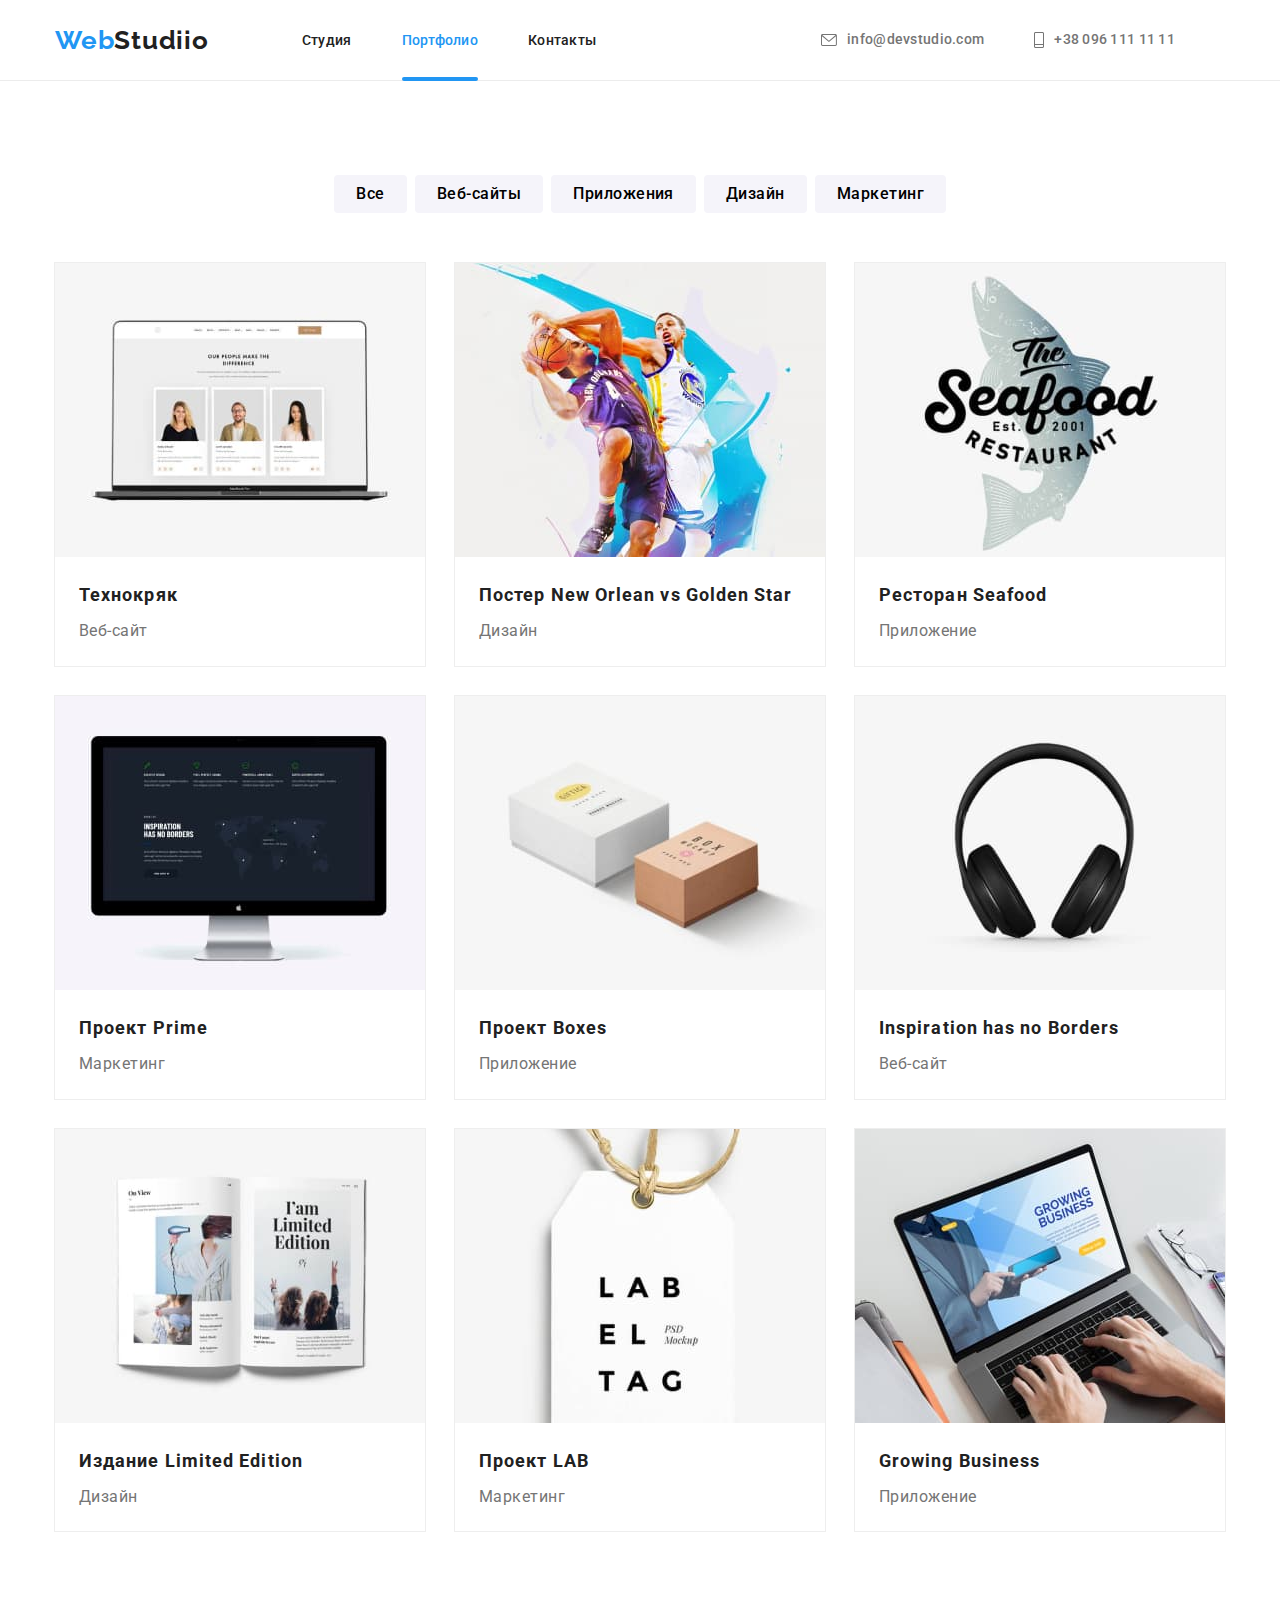
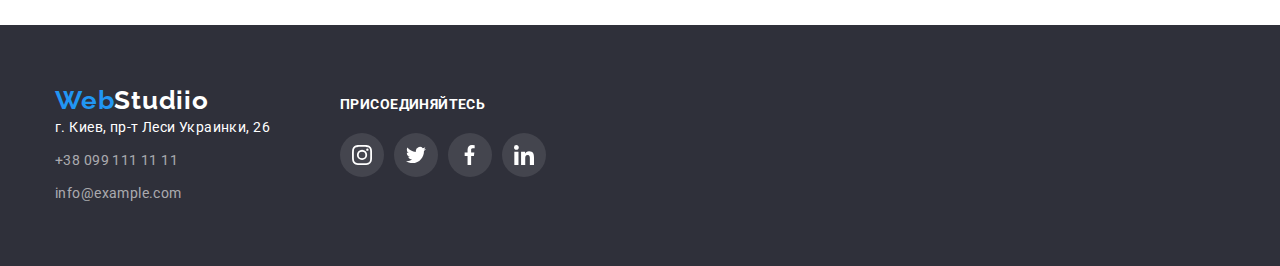
==== portfolio.html @ d9011316 "z" ====
<!DOCTYPE html>
<html lang="en">
<head>
    <meta charset="UTF-8">
    <meta http-equiv="X-UA-Compatible" content="IE=edge">
    <meta name="viewport" content="width=device-width, initial-scale=1.0">    
    <title>Document</title>
    <link rel="preconnect" href="https://fonts.googleapis.com">
    <link rel="preconnect" href="https://fonts.gstatic.com" crossorigin>
    <link href="https://fonts.googleapis.com/css2?family=Raleway:wght@700&family=Roboto:wght@300;400;500;700;900&display=swap" rel="stylesheet">
    <link rel="stylesheet" href="https://cdnjs.cloudflare.com/ajax/libs/modern-normalize/1.1.0/modern-normalize.min.css">
    <link rel="stylesheet" href="./css/styles.css">
</head>
<body>
    <header class="header">
        <div class="conteiner head">
            <nav class="navigator">
                <a href="#" class="navigator__logo">
                    <span class="nav__web">Web</span><span class="nav__studio">Studiio</span>
                </a>
                <ul class="navigator__list">
                    <li class="navigator__item"><a class="navigator__item-link" href="index.html">Студия</a></li>
                    <li class="navigator__item"><a class="navigator__item-link curent" href="./portfolio.html">Портфолио</a></li>
                    <li class="navigator__item"><a class="navigator__item-link last" href="#">Контакты</a></li>
                </ul>
            </nav> 
            <ul class="navigator__contakt-list">
                <li class="navigator__contakt-item">
                    <a href="mailto:info@devstudio.com" class="navigator__contakt-link">
                        <svg width="16px"; height="12px"; class="navigator__contakt-item-envelope">
                            <use href="images/symbol-defs.svg#icon-mail"></use>
                        </svg>info@devstudio.com
                    </a>
                </li>
                <li class="navigator__contakt-item">                  
                    <a href="tel:+38 096 111 11 11" class="navigator__contakt-link">
                        <svg width="10px"; height="16px"; class="navigator__contakt-item-envelope">
                            <use href="images/symbol-defs.svg#icon-phone"></use>
                        </svg>
                        +38 096 111 11 11
                    </a>
                </li>
            </ul> 
        </div>
    </header>
    <main>
        <section class="section">
            <div class="conteiner">
                <h1 class="visually-hidden">Контент</h1>
                <ul class="filter">
                    <li class="filter-item"><button type="button" class="filter__button">Все</button> </li> 
                    <li class="filter-item"><button type="button" class="filter__button">Веб-сайты</button> </li> 
                    <li class="filter-item"><button type="button" class="filter__button">Приложения</button> </li> 
                    <li class="filter-item"><button type="button" class="filter__button">Дизайн</button> </li> 
                    <li class="filter-item"><button type="button" class="filter__button">Маркетинг</button> </li> 
                </ul>
                <ul class="portfolio__cards-list">
                    <li class="portfolio__list-item">                              
                                <a href="#" class="portfolio__list-href">
                                    <div class="portfolio-product">
                                        <img src="images/img.jpg" alt="компьютер" class="portfolio__item-img">
                                        <div class="portfolio-list-hover">
                                            <p class="portfolioi-card-hover-paragraf">
                                                Технокряк это современная площадка распространения коронавируса. Компании используют эту платформу для цифрового шпионажа и атак на защищённые сервера конкурентов.
                                            </p>
                                        </div>  
                                    </div>        
                                    
                                    
                                    <div class="partfolio__list-block">
                                        <h2 class="portfolio__header">Технокряк</h2>
                                        <p class="portfolio__text">Веб-сайт</p>
                                    </div>     
                                </a>
                    </li>
                    <li class="portfolio__list-item">
                        
                            <a href="#" class="portfolio__list-href">
                                <div class="portfolio-product"> 
                                    <img src="images/img (1).jpg" alt="Баскет Бол" class="portfolio__item-img">
                                    <div class="portfolio-list-hover">
                                        <p class="portfolioi-card-hover-paragraf">
                                            Технокряк это современная площадка распространения коронавируса. Компании используют эту платформу для цифрового шпионажа и атак на защищённые сервера конкурентов.
                                        </p>
                                    </div>
                                </div>    
                                
                                <div class="partfolio__list-block">
                                    <h2 class="portfolio__header">Постер New Orlean vs Golden Star</h2>
                                    <p class="portfolio__text">Дизайн</p>
                                </div>
                            </a>                                                                                    
                    </li>
                    <li class="portfolio__list-item">
                        
                            <a href="#" class="portfolio__list-href">
                                <div class="portfolio-product">
                                    <img src="images/img (2).jpg" alt="Звезда" class="portfolio__item-img">
                                    <div class="portfolio-list-hover">
                                        <p class="portfolioi-card-hover-paragraf">
                                            Технокряк это современная площадка распространения коронавируса. Компании используют эту платформу для цифрового шпионажа и атак на защищённые сервера конкурентов.
                                        </p>
                                    </div>
                                </div>                            
                                <div class="partfolio__list-block">
                                    <h2 class="portfolio__header">Ресторан Seafood</h2>
                                    <p class="portfolio__text">Приложение</p>
                                </div>
                            </a>
                    </li>
                    <li class="portfolio__list-item">
                        
                            <a href="#" class="portfolio__list-href">
                                <div class="portfolio-product">
                                    <img src="images/img (3).jpg" alt="Наушники" class="portfolio__item-img">
                                    <div class="portfolio-list-hover">
                                        <p class="portfolioi-card-hover-paragraf">
                                            Технокряк это современная площадка распространения коронавируса. Компании используют эту платформу для цифрового шпионажа и атак на защищённые сервера конкурентов.
                                        </p>
                                    </div>
                                </div>
                                
                                <div class="partfolio__list-block">
                                    <h2 class="portfolio__header">Проект Prime</h2>
                                    <p class="portfolio__text">Маркетинг</p>
                                </div>
                            </a>
                    </li>
                    <li class="portfolio__list-item">
                        
                            <a href="#" class="portfolio__list-href">
                                <div class="portfolio-product">
                                    <img src="images/img (4).jpg" alt="Коробки" class="portfolio__item-img">
                                    <div class="portfolio-list-hover">
                                        <p class="portfolioi-card-hover-paragraf">
                                            Технокряк это современная площадка распространения коронавируса. Компании используют эту платформу для цифрового шпионажа и атак на защищённые сервера конкурентов.
                                        </p>
                                    </div>
                                </div>
                                    
                                <div class="partfolio__list-block">
                                    <h2  class="portfolio__header">Проект Boxes</h2>
                                    <p class="portfolio__text">Приложение</p>
                                </div>   
                            </a>               
                    </li>
                    <li class="portfolio__list-item">
                        
                            <a href="#" class="portfolio__list-href">
                                <div class="portfolio-product">
                                    <img src="images/img (5).jpg" alt="Монитор" class="portfolio__item-img">
                                    <div class="portfolio-list-hover">
                                        <p class="portfolioi-card-hover-paragraf">
                                            Технокряк это современная площадка распространения коронавируса. Компании используют эту платформу для цифрового шпионажа и атак на защищённые сервера конкурентов.
                                        </p>
                                    </div>
                                </div>
                                
                                <div class="partfolio__list-block">
                                    <h2 class="portfolio__header">Inspiration has no Borders</h2>
                                    <p class="portfolio__text">Веб-сайт</p>
                                </div>   
                            </a>                                                                                          
                    </li>
                    <li class="portfolio__list-item">                     
                            <a href="#" class="portfolio__list-href">
                                <div class="portfolio-product">
                                    <img src="images/img (6).jpg" alt="Книга" class="portfolio__item-img">
                                    <div class="portfolio-list-hover">
                                        <p class="portfolioi-card-hover-paragraf">
                                            Технокряк это современная площадка распространения коронавируса. Компании используют эту платформу для цифрового шпионажа и атак на защищённые сервера конкурентов.
                                        </p>
                                    </div> 
                                </div>
                                    
                                <div class="partfolio__list-block">
                                    <h2 class="portfolio__header">Издание Limited Edition</h2>
                                    <p class="portfolio__text">Дизайн</p>
                                </div>  
                            </a>
                                                                                                                
                    </li>
                    <li class="portfolio__list-item">
                        
                            <a href="#" class="portfolio__list-href">
                            
                                <div class="portfolio-product">
                                    <img src="images/img (7).jpg" alt="Лейба" class="portfolio__item-img">
                                    <div class="portfolio-list-hover">
                                        <p class="portfolioi-card-hover-paragraf">
                                            Технокряк это современная площадка распространения коронавируса. Компании используют эту платформу для цифрового шпионажа и атак на защищённые сервера конкурентов.
                                        </p>
                                    </div>
                                </div>    
                                <div class="partfolio__list-block">
                                    <h2 class="portfolio__header">Проект LAB</h2>
                                    <p class="portfolio__text">Маркетинг</p>
                                </div>
                            </a>
                                                
                    </li>
                    <li class="portfolio__list-item">
                        
                            <a href="#" class="portfolio__list-href">
                                <div class="portfolio-product">
                                    <img src="images/img (8).jpg" alt="Програмист" class="portfolio__item-img">
                                    <div class="portfolio-list-hover">
                                        <p class="portfolioi-card-hover-paragraf">
                                            Технокряк это современная площадка распространения коронавируса. Компании используют эту платформу для цифрового шпионажа и атак на защищённые сервера конкурентов.
                                        </p>
                                    </div>
                                    
                                </div>     
                                    <div class="partfolio__list-block">
                                        <h2 class="portfolio__header">Growing Business</h2>
                                        <p class="portfolio__text">Приложение</p>
                                    </div> 
                                    
                            </a>
                            
                        
                        
                                            
                    </li>
                </ul>
            </section>
            </div>          
    </main>
    <footer class="footer">
        <div class="conteiner footer-navigate">
            <div>
                <a href="#" class="footer__href-logo">
                    <span class="footer__logo">Web</span><span class="footer__studio">Studiio</span>
                </a>
                <address class="footer__adress">
                    <ul class="footer__adress-list">
                        <li class="footer__adress-item"><a class="footer__adress-ite-link-ferst" href="https://www.google.com/maps/place/%D0%B1%D1%83%D0%BB%D1%8C%D0%B2%D0%B0%D1%80+%D0%9B%D0%B5%D1%81%D1%96+%D0%A3%D0%BA%D1%80%D0%B0%D1%97%D0%BD%D0%BA%D0%B8,+26,+%D0%9A%D0%B8%D1%97%D0%B2,+02000/@50.4265807,30.5361971,17z/data=!3m1!4b1!4m5!3m4!1s0x40d4cf0e033ecbe9:0x57a4dffefec77da0!8m2!3d50.4265807!4d30.5383858">г. Киев, пр-т Леси Украинки, 26</a></li>
                        <li class="footer__adress-item"><a class="footer__adress-ite-link" href="tel:+38 099 111 11 11">+38 099 111 11 11</a></li>
                        <li class="footer__adress-item"><a class="footer__adress-ite-link" href="mailto:info@example.com">info@example.com</a></li>
                    </ul>
                </address>
            </div>
            <div class="footer-social-nav">
                <h3 class="footer-social-header">присоединяйтесь</h3>
                <ul class="footer-list">
                            <li class="footer-item">
                                <a href="#" class="footer-href">
                                    <svg width="20"; height="20"; class="footer-href-img">
                                        <use href="images/symbol-defs (1).svg#icon-instagram-2-2"></use>
                                    </svg>
                                </a>
                            </li>
                                <li class="footer-item">
                                    <a href="#" class="footer-href">
                                        <svg width="20"; height="20"; class="footer-href-img">
                                            <use href="images/symbol-defs (1).svg#icon-Vector-1-1"></use>
                                        </svg>
                                    </a>
                                </li>
                                <li class="footer-item">
                                    <a href="#" class="footer-href">
                                        <svg width="20"; height="20"; class="footer-href-img">
                                            <use href="images/symbol-defs (1).svg#icon-Vector-2-1"></use>
                                        </svg>
                                    </a>
                                </li>
                                <li class="footer-item">
                                    <a href="#" class="footer-href">
                                        <svg width="20"; height="20"; class="footer-href-img">
                                            <use href="images/symbol-defs (1).svg#icon-linkedin-1-1"></use>
                                        </svg>
                                    </a>
                                    </li>
                            </ul>
                        </li>
                    </ul>  
            </div>
            
        </div>        
    </footer>
</body>
</html>
---- css/styles.css ----
:root {
  --primary-color-text: #212121;
  --secendary-color-text: #757575;
  --color-button-link: #2196f3;
  --color-footer-link: rgba(255, 255, 255, 0.6);
  --color-hover-footer-link: #ffffff;
  --color-bacground: #2f303a;
  --partfolio-btn: #f5f4fa;
}
body {
  font-family: "Roboto", sans-serif;
  color: var(--primary-color-text);
}

h1,
h2,
h3,
h4,
h5,
h6 {
  box-sizing: border-box;
  margin: 0;
  padding: 0;
}
p {
  box-sizing: border-box;
  margin: 0;
  padding: 0;
}
ul {
  list-style: none;
  margin: 0;
  padding: 0;
}
img {
  display: block;
  max-width: 100%;
  right: auto;
}
.section {
  padding: 94px 0;
}
.visually-hidden {
  position: absolute;
  clip: rect(0 0 0 0);
  width: 1px;
  height: 1px;
  margin: -1px;
}

/*--------head---------*/

.header {
  border-bottom: 1px solid #ececec;
}
.head {
  display: flex;
  justify-content: space-between;
  align-items: center;
}
.conteiner {
  width: 1200px;
  margin: 0 auto;
  padding: 0 15px;
}
.navigator {
  display: flex;
}
.navigator__logo {
  display: inline-block;
  padding: 24px 0;
  margin-right: 93px;

  font-family: "Raleway", sans-serif;
  text-decoration: none;
  font-weight: 700;
  font-size: 26px;
  line-height: 1.19;
  letter-spacing: 0.03em;
}
.nav__studio {
  color: var(--primary-color-text);
}
.nav__web {
  color: var(--color-button-link);
}
.navigator__item {
  margin-right: 50px;
}
.navigator__list {
  display: flex;
  align-items: center;
}
.navigator__list:last-child {
  margin-right: 0;
}
.navigator__item-link {
  position: relative;
  padding: 32px 0;

  font-weight: 500;
  font-size: 14px;
  line-height: 1.14;
  letter-spacing: 0.02em;
  text-decoration: none;
  color: var(--primary-color-text);

  transition-property: color;
  transition-property: background-color;
  transition-duration: 250ms;
  transition-timing-function: cubic-bezier(0.4, 0, 0.2, 1);
}
.navigator__item-link:hover {
  color: var(--color-button-link);
}
.navigator__item-link:active {
  color: var(--color-button-link);
}
.navigator__item-link:focus {
  color: var(--color-button-link);
}
.navigator__item-link.curent {
  color: #2196f3;
}
.navigator__item-link.curent::after {
  position: absolute;
  content: " ";
  width: 100%;
  height: 4px;

  background-color: #2196f3;
  border-radius: 2px;
  bottom: -1px;
  left: 0;
}

.navigator__item-link:focus::after {
  position: absolute;
  content: " ";
  width: 100%;
  height: 4px;

  background-color: #2196f3;
  border-radius: 2px;
  bottom: 0;
  left: 0;
}

.navigator__contakt-list {
  display: flex;
}
.navigator__contakt-list:nth-child(2) {
  margin-right: 0;
}
.navigator__contakt-item {
  display: flex;
  justify-content: center;
  align-items: center;
  margin-right: 50px;

  transition-property: background-color;
  transition-duration: 250ms;
  transition-timing-function: cubic-bezier(0.4, 0, 0.2, 1);
}

.navigator__contakt-link {
  padding: 32px 0;
  display: flex;
  justify-content: center;
  align-items: center;

  font-weight: 500;
  font-size: 14px;
  line-height: 1.14;
  letter-spacing: 0.02em;
  text-decoration: none;
  color: var(--secendary-color-text);
  transition-property: color;
  transition-duration: 250ms;
  transition-timing-function: cubic-bezier(0.4, 0, 0.2, 1);
}

.navigator__contakt-link:hover {
  color: var(--color-button-link);
}

.navigator__contakt-link:focus {
  fill: #2196f3;
}
.navigator__contakt-link:active {
  color: var(--color-button-link);
}
.navigator__contakt-item-envelope {
  fill: currentColor;
  margin-right: 10px;
}
.navigator__contakt-item-envelope:hover {
  fill: currentColor;
  cursor: pointer;
}
.navigator__contakt-item-envelope:focus {
  fill: currentColor;
  cursor: pointer;
}
/*--------hero---------*/

.hero {
  position: relative;
  padding: 200px 0;
  max-width: 1600px;
  background-image: linear-gradient(
      to right,
      rgba(47, 48, 58, 0.4),
      rgba(47, 48, 58, 0.4)
    ),
    url(../images/hero.jpg);
  background-repeat: no-repeat;
  background-size: cover;
  background-position: center;
  margin: 0 auto;
  background-color: var(--color-bacground);
  text-align: center;
}

.section__titel-text {
  margin-bottom: 30px;

  font-weight: 700;
  font-size: 44px;
  line-height: 1.3;
  letter-spacing: 0.06em;
  text-transform: uppercase;
  color: var(--color-hover-footer-link);
}
.sectio__titel-button {
  display: inline-block;
  padding: 10px 32px;

  background: var(--color-button-link);
  box-shadow: 0px 4px 4px rgba(0, 0, 0, 0.15);
  border-radius: 4px;
  border: none;
  color: var(--color-hover-footer-link);
  font-weight: 700;
  font-size: 16px;
  line-height: 1.8;
  letter-spacing: 0.06em;
  cursor: pointer;
}
/*--------about---------*/

.section__about-list {
  display: flex;
}

.section__about-list :last-child {
  margin-right: 0;
}
.section__about-item {
  margin-right: 30px;
}
.section__about-item-head {
  margin-bottom: 10px;

  font-weight: 700;
  font-size: 14px;
  line-height: 1.14;
  letter-spacing: 0.03em;
  text-transform: uppercase;
  color: var(--primary-color-text);
}
.section__about-item-paragraf {
  font-size: 14px;
  line-height: 1.71;
  letter-spacing: 0.03em;
  color: var(--secendary-color-text);
}
.section__about-item-block {
  display: flex;
  align-items: center;
  justify-content: center;
  background-color: #f5f4fa;
  width: 270px;
  height: 120px;
  border-radius: 4px;
  margin-bottom: 30px;
}
.aboutus-img-block {
  position: relative;
}
.aboutus-text {
  position: absolute;
  width: 370px;
  height: 70px;
  bottom: 0;
  background: rgba(47, 48, 58, 0.8);
}
.aboutus-text-transkript {
  font-family: Roboto;
  font-weight: 700;
  font-size: 14px;
  line-height: 16px;
  text-align: center;
  letter-spacing: 0.03em;
  text-transform: uppercase;
  color: #ffffff;
  padding-top: 27px;
}
/*-------------aboutus-----------*/
.section__aboutus {
  padding-top: 0;
}

.section__aboutus-head {
  margin-bottom: 50px;
  text-align: center;

  font-weight: 700;
  font-size: 36px;
  line-height: 1.16;
  letter-spacing: 0.03em;
}
.section__aboutus-list {
  display: flex;
}
.section__aboutus-list :last-child {
  margin-right: 0;
}
.section__aboutus-item {
  margin-right: 30px;
}
/*--------team---------*/
.team-section {
  background: var(--partfolio-btn);
}
.team {
  display: flex;
  justify-content: center;
  align-items: center;
  flex-direction: column;
}
.section__team-head {
  margin-bottom: 50px;

  text-align: center;
  font-weight: 700;
  font-size: 36px;
  line-height: 1.16;
  letter-spacing: 0.03em;
}
.section__team-list {
  margin-right: 30px;

  box-shadow: 0px 1px 3px rgba(0, 0, 0, 0.12), 0px 1px 1px rgba(0, 0, 0, 0.14),
    0px 2px 1px rgba(0, 0, 0, 0.2);
  border-radius: 0px 0px 4px 4px;
  background-color: var(--color-hover-footer-link);
  text-align: center;
}
.section__team-list:last-child {
  margin-right: 0;
}
.section__team-item {
  display: flex;
}
.section__team-img {
  width: 270px;
}
.section__team-block {
  padding: 30px 0;
}
.section__team-name {
  margin-bottom: 10px;

  font-weight: 500;
  font-size: 16px;
  line-height: 1.18;
  letter-spacing: 0.03em;
  color: var(--primary-color-text);
}
.section__team-position {
  font-size: 16px;
  line-height: 1.18;
  letter-spacing: 0.03em;
  color: var(--secendary-color-text);
  margin-bottom: 16px;
}
.action-list {
  display: flex;
  margin-top: 16px;
  margin: 0;
  padding: 0;
}
.action-item {
  margin-right: 10px;
}
.action-list {
  display: flex;
  justify-content: center;
}
.action-item {
  width: 44px;
  height: 44px;
  margin-right: 10px;
}
.action-href {
  display: flex;
  justify-content: center;
  align-items: center;
  border-radius: 50%;
  width: 100%;
  height: 100%;
  color: #afb1b8;
  transition-property: color, background-color;
  transition-duration: 250ms;
  transition-timing-function: cubic-bezier(0.4, 0, 0.2, 1);
}
.action-item:hover {
  fill: #ffffff;
}
.action-item:focus {
  fill: #ffffff;
}
.action-href-img {
  fill: currentColor;
}
.action-href:hover {
  background-color: #2196f3;
  color: #fff;
}
.action-href:focus {
  background-color: #2196f3;
  color: #fff;
}
/*--------footer---------*/
.footer {
  padding: 60px 0;
  background-color: var(--color-bacground);
}
.footer__href-logo {
  font-family: "Raleway", sans-serif;
  font-weight: 700;
  font-size: 26px;
  line-height: 1.19;
  letter-spacing: 0.03em;
  text-decoration: none;
}

.footer__logo {
  color: var(--color-button-link);
}
.footer__studio {
  color: var(--color-hover-footer-link);
}
.footer__adress {
  font-style: normal;
}
.footer__adress-item {
  margin-bottom: 9px;
}
.footer__adress-list :last-child {
  margin-bottom: 0px;
}
.footer__adress-ite-link-ferst {
  color: var(--color-hover-footer-link);
  font-size: 14px;
  line-height: 1.71;
  letter-spacing: 0.03em;
  text-decoration: none;
}
.footer__adress-ite-link {
  font-size: 14px;
  line-height: 1.71;
  letter-spacing: 0.03em;
  color: var(--color-footer-link);
  text-decoration: none;
}
.footer__adress-ite-link:hover {
  color: var(--color-hover-footer-link);
}
.footer__adress-ite-link:focus {
  color: var(--color-hover-footer-link);
}
.footer__adress-ite-link:active {
  color: var(--color-hover-footer-link);
}
.footer-social-nav {
  margin-left: 70px;
}
.footer-navigate {
  display: flex;
  align-items: baseline;
}
.footer-social-header {
  font-weight: 700;
  font-size: 14px;
  line-height: 1.14;
  letter-spacing: 0.03em;
  text-transform: uppercase;
  color: #ffffff;
  margin-bottom: 20px;
}
.footer-list {
  display: flex;
}
.footer-list :last-child {
  margin-right: 0;
}
.footer-item {
  margin-right: 10px;
}

.footer-href {
  fill: #ffffff;

  width: 44px;
  height: 44px;
  border-radius: 50%;
  display: flex;
  justify-content: center;
  align-items: center;
  background-color: rgba(255, 255, 255, 0.1);
  transition-property: background-color, border-radius;
  transition-duration: 250ms;
  transition-timing-function: cubic-bezier(0.4, 0, 0.2, 1);
}
.footer-href:hover {
  background-color: #2196f3;
  border-radius: 50%;
}
.footer-href:focus {
  background-color: #2196f3;
}
/*---------client------------------*/

.client-item {
  margin-right: 30px;
}
.client-link {
  border: 1px solid #afb1b8;
  box-sizing: border-box;
  border-radius: 4px;
  display: flex;
  justify-content: center;
  align-items: center;
  width: 170px;
  height: 92px;
  color: #afb1b8;
  transition-property: border-color, color;
  transition-duration: 250ms;
  transition-timing-function: cubic-bezier(0.4, 0, 0.2, 1);
}
.client-img {
  fill: currentColor;
}
.client-list:focus {
  border-color: #2196f3;
  color: #2196f3;
}
.client-item :hover {
  border-color: #2196f3;
  color: #2196f3;
}
.client-item :focus {
  border-color: #2196f3;
  color: #2196f3;
}
.client-list {
  display: flex;
  justify-content: center;
  color: #afb1b8;
  transition-property: color, border-color;
  transition-duration: 250ms;
  transition-timing-function: cubic-bezier(0.4, 0, 0.2, 1);
}
.client-list :last-child {
  margin-right: 0;
}
.client-item :hover {
  fill: #2196f3;
}
.client-item :focus {
  fill: #2196f3;
}
.client-link:focus {
  fill: #2196f3;
}

/*--------portfoliio---------*/

/*-----------filter------------*/

.filter {
  display: flex;
  justify-content: center;
  margin-bottom: 50px;
}
.filter-item {
  margin-right: 8px;
}

.filter__button {
  background: var(--partfolio-btn);
  border-radius: 4px;
  border: none;
  min-width: 73px;
  cursor: pointer;
  font-weight: 500;
  font-size: 16px;
  line-height: 1.62;
  text-align: center;
  letter-spacing: 0.03em;
  padding: 6px 22px;

  transition-property: background-color, box-shadow, color;
  transition-duration: 250ms;
  transition-timing-function: cubic-bezier(0.4, 0, 0.2, 1);
}
.filter-item:last-child {
  margin-right: 0;
}
.filter__button:hover {
  background-color: var(--color-button-link);
  color: var(--color-hover-footer-link);
  box-shadow: 0px 3px 1px rgba(0, 0, 0, 0.1), 0px 1px 2px rgba(0, 0, 0, 0.08),
    0px 2px 2px rgba(0, 0, 0, 0.12);
}
.filter__button:focus {
  background-color: var(--color-button-link);
  color: var(--color-hover-footer-link);
  box-shadow: 0px 3px 1px rgba(0, 0, 0, 0.1), 0px 1px 2px rgba(0, 0, 0, 0.08),
    0px 2px 2px rgba(0, 0, 0, 0.12);
}
.filter__button:active {
  background-color: var(--color-button-link);
  color: var(--color-hover-footer-link);
  box-shadow: 0px 3px 1px rgba(0, 0, 0, 0.1), 0px 1px 2px rgba(0, 0, 0, 0.08),
    0px 2px 2px rgba(0, 0, 0, 0.12);
}

/*-----------cards-------------*/
.portfolio__cards-list {
  display: flex;
  flex-wrap: wrap;
}
.portfolio__list-item {
  margin-right: 30px;
  margin-bottom: 30px;

  width: 370px;
  outline: 1px solid #eeeeee;
  transition-property: box-shadow;
  transition-duration: 250ms;
  transition-timing-function: cubic-bezier(0.4, 0, 0.2, 1);
}
.portfolio__list-item:focus {
  box-shadow: 0px 1px 1px rgba(0, 0, 0, 0.12), 0px 4px 4px rgba(0, 0, 0, 0.06),
    1px 4px 6px rgba(0, 0, 0, 0.16);
}
.portfolio__list-item:hover {
  box-shadow: 0px 1px 1px rgba(0, 0, 0, 0.12), 0px 4px 4px rgba(0, 0, 0, 0.06),
    1px 4px 6px rgba(0, 0, 0, 0.16);
}
.portfolio__list-item:active {
  box-shadow: 0px 1px 1px rgba(0, 0, 0, 0.12), 0px 4px 4px rgba(0, 0, 0, 0.06),
    1px 4px 6px rgba(0, 0, 0, 0.16);
}
.portfolio__cards-list .portfolio__list-item:nth-child(3n + 3) {
  margin-right: 0;
}
.portfolio__cards-list .portfolio__list-item:nth-last-child(-n + 3) {
  margin-bottom: 0;
}
.partfolio__list-block {
  padding: 20px 24px;
}
.portfolio__item-img {
  width: 370px;
}
.portfolio__header {
  margin-bottom: 4px;
  font-weight: 700;
  font-size: 18px;
  line-height: 2;
  letter-spacing: 0.06em;
  color: var(--primary-color-text);
}
.portfolio__text {
  font-size: 16px;
  line-height: 1.8;
  letter-spacing: 0.03em;
  color: var(--secendary-color-text);
}
.portfolio__list-href {
  list-style: none;
  text-decoration: none;
}
.portfolio__list-href:focus {
  box-shadow: 0px 1px 1px rgba(0, 0, 0, 0.12), 0px 4px 4px rgba(0, 0, 0, 0.06),
    1px 4px 6px rgba(0, 0, 0, 0.16);
}
.portfolio-product {
  position: relative;
  overflow: hidden;
}
.portfolio-list-hover {
  content: " ";
  position: absolute;
  background: rgba(33, 150, 243, 0.9);
  width: 100%;
  height: 100%;
  top: 0;
  left: 0;
  transform: translateY(100%);
  transition-property: transform;
  transition-duration: 250ms;
  transition-timing-function: cubic-bezier(0.4, 0, 0.2, 1);
}
.portfolioi-card-hover-paragraf {
  color: #ffffff;
  font-family: Roboto;
  font-size: 18px;
  line-height: 28px;
  letter-spacing: 0.03em;

  padding: 63px 24px;
}
.portfolio__list-item:hover .portfolio-list-hover {
  transform: translateY(0);
}
.portfolio__list-item:focus {
}
/*-----------------------overley------------------*/
.backdroup {
  position: absolute;
  width: 100%;
  height: 100%;
  left: 0px;
  top: 0px;
  background: rgba(0, 0, 0, 0.2);
}

.backdroup.is-hidden {
  opacity: 0;
  pointer-events: none;
  visibility: hidden;
}

.modal {
  position: absolute;
  min-width: 528px;
  min-height: 581px;
  left: 50%;
  top: 50%;
  background-color: #fff;
  transform: translate(-50%, -25%);

  box-shadow: 0px 1px 3px rgba(0, 0, 0, 0.12), 0px 1px 1px rgba(0, 0, 0, 0.14),
    0px 2px 1px rgba(0, 0, 0, 0.2);
  border-radius: 4px;
}
.modal-btn {
  position: absolute;
  right: 0;
  margin: 8px 8px;
  width: 30px;
  height: 30px;
  display: flex;
  justify-content: center;
  align-items: center;

  background: #ffffff;
  border: 1px solid rgba(0, 0, 0, 0.1);
  box-sizing: border-box;
  border-radius: 50%;
}
.backdroup {
  position: absolute;
  transition-duration: 250ms;
  transition-timing-function: cubic-bezier(0.4, 0, 0.2, 1);
  background: rgba(0, 0, 0, 0.2);
  background-size: 100% 100%;
}
/*----------------form-----------------------*/

.form {
  margin-left: auto;
  margin-top: auto;
  padding: 0 40px;
}
.form-header {
  font-family: Roboto;
  font-weight: 700;
  font-size: 20px;
  line-height: 23px;
  padding: 40px 40px 0 40px;
  margin-bottom: 30px;
}
.form-filde {
  display: flex;
  flex-direction: column;
  margin-bottom: 28px;
}
.form-filde input {
  margin: 0;
  padding: 0;
  height: 40px;
  background: #ffffff;
  border: 1px solid rgba(33, 33, 33, 0.2);
  border-radius: 4px;
}
.form-filde input:focus {
  border-color: #2196f3;
}

textarea {
  width: 448px;
  height: 120px;

  border: 1px solid rgba(33, 33, 33, 0.2);
  border-radius: 4px;
  margin-bottom: 20px;
}
.form-textarea {
  display: flex;
  flex-direction: column;
  margin-left: 0;
  margin-right: 0;
}
.form-label {
  font-family: Roboto;
  font-size: 12px;
  line-height: 14px;
  letter-spacing: 0.01em;
  color: #757575;
}
.form-checkbox {
  display: flex;
  align-items: center;
  text-align: center;

  margin-bottom: 30px;
}
.form-checkbox a {
  color: #2196f3;
}
.form-checkbox input[type="checkbox"] {
  border-color: #212121;
  width: 16px;
  height: 15px;
  margin-left: 12px;
}
.form-label-check {
  margin-left: 7px;
  font-family: Roboto;
  font-size: 14px;
  line-height: 24px;
  letter-spacing: 0.03em;
  color: #757575;
}
.form-btn {
  padding: 10px 55px;
  font-family: Roboto;
  font-weight: 700;
  font-size: 16px;
  line-height: 30px;

  display: flex;
  align-items: center;
  text-align: center;
  letter-spacing: 0.06em;

  color: #ffffff;
  background: #188ce8;
  border-radius: 4px;
  border: 1px solid #188ce8;
  margin-left: auto;
  margin-right: auto;
  margin-bottom: 40px;
}
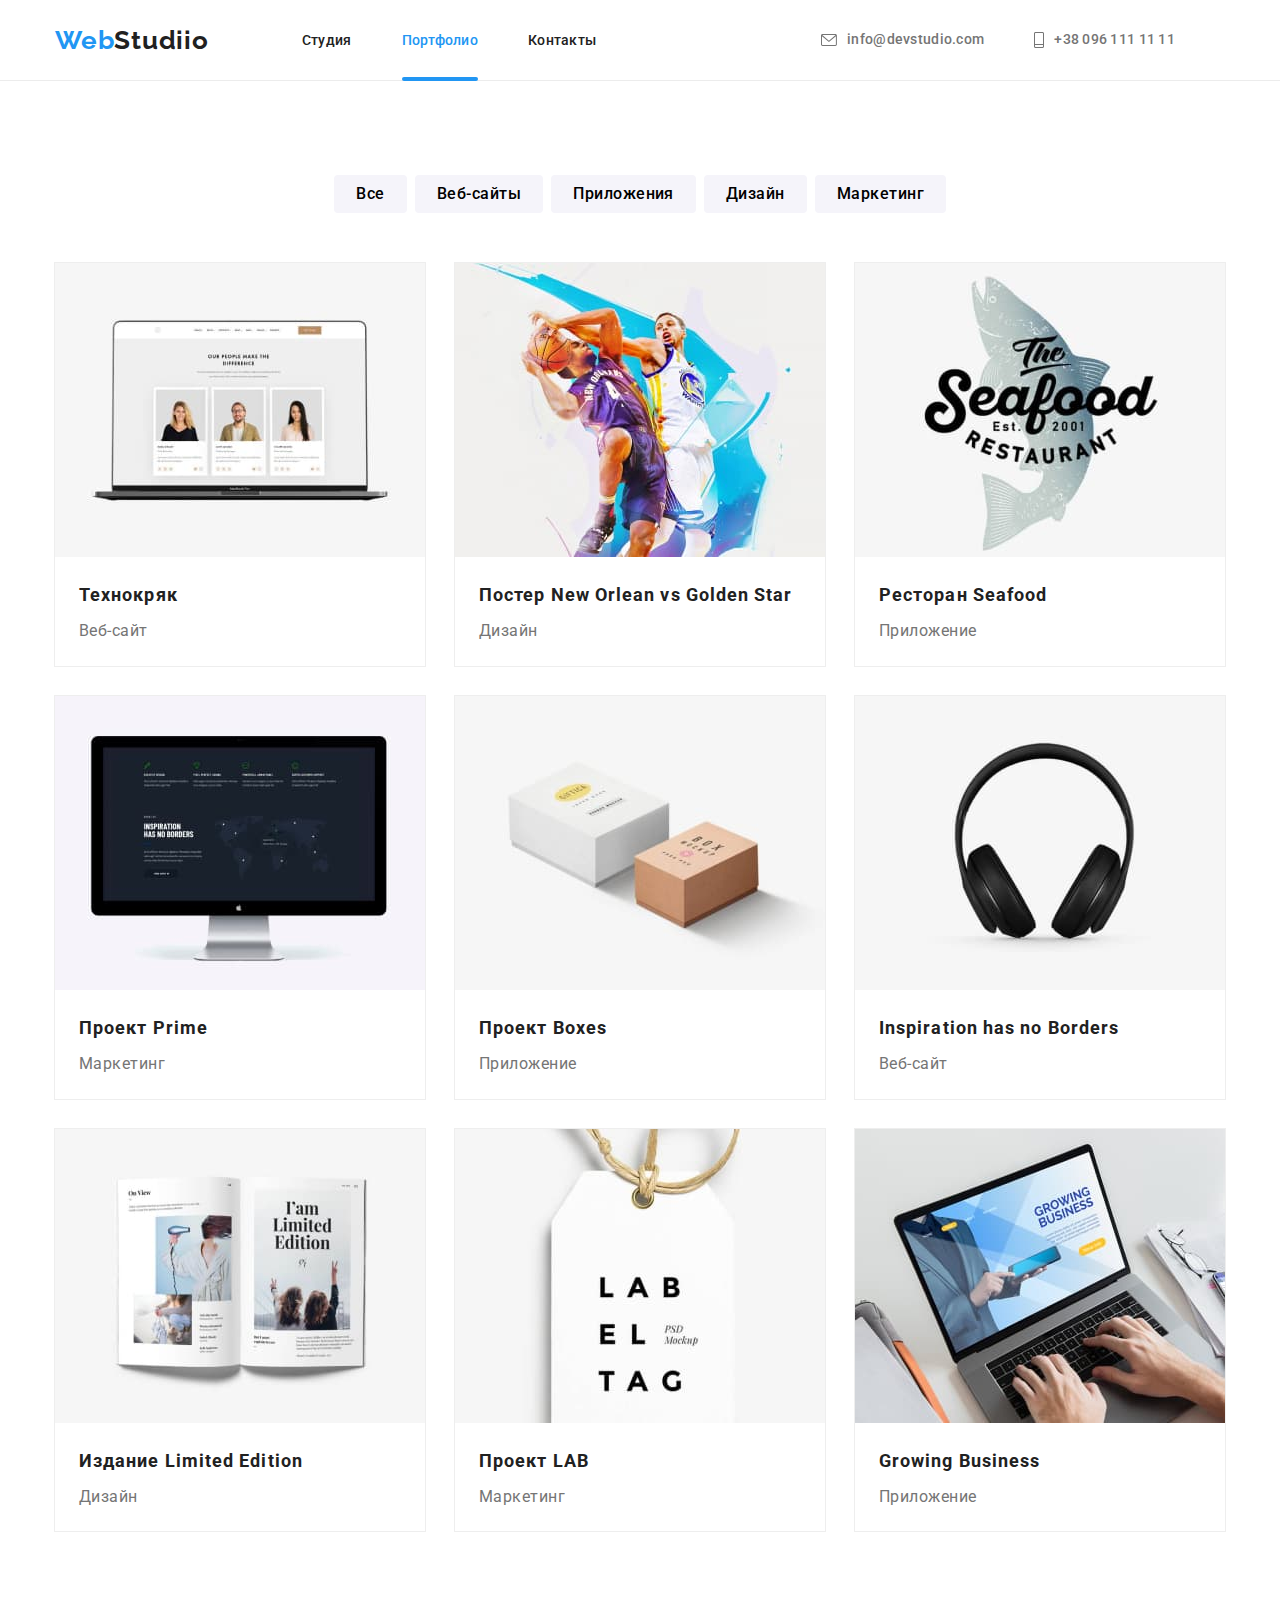
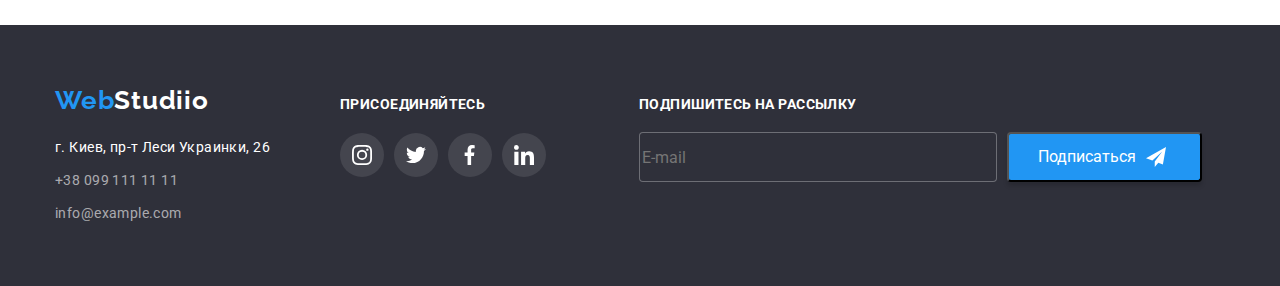
==== commit 6c05a592: "n" ====
--- a/portfolio.html
+++ b/portfolio.html
@@ -275,6 +275,26 @@
                         </li>
                     </ul>  
             </div>
+            <div class="footer-send">
+
+                <form class="footer-form" method="POST">
+                    <h3 class="footer-form-head">
+                        Подпишитесь на рассылку
+                    </h3>
+                    <div class="block-labal">
+                        <label class="footer-form-text" for="e-mail"></label>
+                    <input class="footer-form-input" type="email" placeholder="E-mail" name="e-mail" id="e-mail">
+                    <button class="footer-form-btn" type="submit">
+                        Подписаться
+                        <svg width="20"; height="20"; class="footer-form-img">
+                            <use href="images/symbol.svg#icon-send"></use>
+                        </svg>
+                    </button>
+                    </div>
+                    
+                </form>
+
+            </div>
             
         </div>        
     </footer>
--- a/css/styles.css
+++ b/css/styles.css
@@ -105,8 +105,7 @@
   text-decoration: none;
   color: var(--primary-color-text);
 
-  transition-property: color;
-  transition-property: background-color;
+  transition-property: background-color, color;
   transition-duration: 250ms;
   transition-timing-function: cubic-bezier(0.4, 0, 0.2, 1);
 }
@@ -185,8 +184,9 @@
 }
 
 .navigator__contakt-link:focus {
-  fill: #2196f3;
-}
+  color: #2196f3;
+}
+
 .navigator__contakt-link:active {
   color: var(--color-button-link);
 }
@@ -194,14 +194,14 @@
   fill: currentColor;
   margin-right: 10px;
 }
-.navigator__contakt-item-envelope:hover {
+/* .navigator__contakt-item-envelope:hover {
   fill: currentColor;
   cursor: pointer;
 }
 .navigator__contakt-item-envelope:focus {
   fill: currentColor;
   cursor: pointer;
-}
+} */
 /*--------hero---------*/
 
 .hero {
@@ -256,7 +256,7 @@
 .section__about-list :last-child {
   margin-right: 0;
 }
-.section__about-item {
+.section__about-item:not(:last-child) {
   margin-right: 30px;
 }
 .section__about-item-head {
@@ -289,8 +289,11 @@
   position: relative;
 }
 .aboutus-text {
+  display: flex;
+  justify-content: center;
+  align-items: center;
   position: absolute;
-  width: 370px;
+  width: 100%;
   height: 70px;
   bottom: 0;
   background: rgba(47, 48, 58, 0.8);
@@ -300,11 +303,9 @@
   font-weight: 700;
   font-size: 14px;
   line-height: 16px;
-  text-align: center;
   letter-spacing: 0.03em;
   text-transform: uppercase;
   color: #ffffff;
-  padding-top: 27px;
 }
 /*-------------aboutus-----------*/
 .section__aboutus {
@@ -323,9 +324,7 @@
 .section__aboutus-list {
   display: flex;
 }
-.section__aboutus-list :last-child {
-  margin-right: 0;
-}
+
 .section__aboutus-item {
   margin-right: 30px;
 }
@@ -434,10 +433,13 @@
 }
 /*--------footer---------*/
 .footer {
+  position: relative;
   padding: 60px 0;
   background-color: var(--color-bacground);
 }
 .footer__href-logo {
+  display: block;
+  margin-bottom: 20px;
   font-family: "Raleway", sans-serif;
   font-weight: 700;
   font-size: 26px;
@@ -530,6 +532,52 @@
 }
 .footer-href:focus {
   background-color: #2196f3;
+}
+.footer-form {
+  margin-left: 93px;
+}
+.footer-form-head {
+  display: inline-block;
+  margin-bottom: 20px;
+
+  font-family: Roboto;
+  font-weight: 700;
+  font-size: 14px;
+  line-height: 16px;
+  letter-spacing: 0.03em;
+  text-transform: uppercase;
+  color: #ffffff;
+}
+.block-labal {
+  display: flex;
+}
+.footer-form-input {
+  position: relative;
+  width: 358px;
+  height: 50px;
+  margin-right: 10px;
+
+  box-shadow: (0px 4px 4px rgba(0, 0, 0, 0.15));
+  border: 1px solid rgba(255, 255, 255, 0.3);
+  border-radius: 4px;
+  background-color: var(--color-bacground);
+}
+.footer-form-btn {
+  height: 50px;
+  display: flex;
+  align-items: center;
+  justify-content: center;
+  background: #2196f3;
+  box-shadow: 0px 4px 4px rgba(0, 0, 0, 0.15);
+  border-radius: 4px;
+  color: #ffffff;
+
+  padding-left: 29px;
+  margin-right: 10px;
+}
+.footer-form-img {
+  margin-right: 28px;
+  margin-left: 10px;
 }
 /*---------client------------------*/
 
@@ -657,10 +705,7 @@
   box-shadow: 0px 1px 1px rgba(0, 0, 0, 0.12), 0px 4px 4px rgba(0, 0, 0, 0.06),
     1px 4px 6px rgba(0, 0, 0, 0.16);
 }
-.portfolio__list-item:hover {
-  box-shadow: 0px 1px 1px rgba(0, 0, 0, 0.12), 0px 4px 4px rgba(0, 0, 0, 0.06),
-    1px 4px 6px rgba(0, 0, 0, 0.16);
-}
+
 .portfolio__list-item:active {
   box-shadow: 0px 1px 1px rgba(0, 0, 0, 0.12), 0px 4px 4px rgba(0, 0, 0, 0.06),
     1px 4px 6px rgba(0, 0, 0, 0.16);
@@ -694,6 +739,10 @@
 .portfolio__list-href {
   list-style: none;
   text-decoration: none;
+}
+.portfolio__list-href:hover {
+  box-shadow: 0px 1px 1px rgba(0, 0, 0, 0.12), 0px 4px 4px rgba(0, 0, 0, 0.06),
+    1px 4px 6px rgba(0, 0, 0, 0.16);
 }
 .portfolio__list-href:focus {
   box-shadow: 0px 1px 1px rgba(0, 0, 0, 0.12), 0px 4px 4px rgba(0, 0, 0, 0.06),
@@ -725,22 +774,32 @@
 
   padding: 63px 24px;
 }
-.portfolio__list-item:hover .portfolio-list-hover {
+/* .portfolio__list-item:hover .portfolio-list-hover {
   transform: translateY(0);
-}
-.portfolio__list-item:focus {
-}
+} */
+.portfolio__list-href:hover .portfolio-list-hover {
+  transform: translateY(0);
+}
+.portfolio__list-href:focus .portfolio-list-hover {
+  transform: translateY(0);
+}
+
 /*-----------------------overley------------------*/
-.backdroup {
-  position: absolute;
+.backdrop {
+  position: fixed;
   width: 100%;
   height: 100%;
   left: 0px;
   top: 0px;
-  background: rgba(0, 0, 0, 0.2);
-}
-
-.backdroup.is-hidden {
+  background-color: rgba(0, 0, 0, 0.2);
+  background-size: 100% 100%;
+
+  transition-property: background-color, opacity;
+  transition-duration: 250ms;
+  transition-timing-function: cubic-bezier(0.4, 0, 0.2, 1);
+}
+
+.backdrop.is-hidden {
   opacity: 0;
   pointer-events: none;
   visibility: hidden;
@@ -753,33 +812,64 @@
   left: 50%;
   top: 50%;
   background-color: #fff;
-  transform: translate(-50%, -25%);
+  transform: translate(-50%, -50%);
+  display: flex;
+  flex-direction: column;
+  justify-content: center;
+  align-items: center;
 
   box-shadow: 0px 1px 3px rgba(0, 0, 0, 0.12), 0px 1px 1px rgba(0, 0, 0, 0.14),
     0px 2px 1px rgba(0, 0, 0, 0.2);
   border-radius: 4px;
+
+  transition-duration: 250ms;
+  transition-timing-function: cubic-bezier(0.4, 0, 0.2, 1);
 }
 .modal-btn {
   position: absolute;
-  right: 0;
-  margin: 8px 8px;
+  right: 8px;
+  top: 8px;
   width: 30px;
   height: 30px;
   display: flex;
   justify-content: center;
   align-items: center;
-
+  cursor: pointer;
   background: #ffffff;
   border: 1px solid rgba(0, 0, 0, 0.1);
   box-sizing: border-box;
   border-radius: 50%;
 }
-.backdroup {
+.cklose {
   position: absolute;
-  transition-duration: 250ms;
-  transition-timing-function: cubic-bezier(0.4, 0, 0.2, 1);
-  background: rgba(0, 0, 0, 0.2);
-  background-size: 100% 100%;
+  top: 50%;
+  left: 50%;
+  transform: translate(-25%, -25%);
+  fill: #000000;
+}
+.cklose {
+  fill: currentColor;
+}
+.modal-btn:hover {
+  color: #2196f3;
+}
+.modal-btn:focus {
+  color: #2196f3;
+}
+.input-form {
+  position: relative;
+}
+.backdrop-icon {
+  position: absolute;
+  margin-top: 14px;
+  margin-left: 15px;
+  fill: #212121;
+}
+.backdrop-icon:hover {
+  fill: currentColor;
+}
+.backdrop-icon:focus {
+  fill: currentColor;
 }
 /*----------------form-----------------------*/
 
@@ -799,18 +889,37 @@
 .form-filde {
   display: flex;
   flex-direction: column;
+  justify-content: center;
   margin-bottom: 28px;
 }
 .form-filde input {
   margin: 0;
-  padding: 0;
+  padding-left: 40px;
   height: 40px;
   background: #ffffff;
   border: 1px solid rgba(33, 33, 33, 0.2);
   border-radius: 4px;
 }
+.form-filde:focus-within input {
+  border-color: #2196f3;
+}
 .form-filde input:focus {
-  border-color: #2196f3;
+  border: 1px solid #2196f3;
+  color: #2196f3;
+}
+input:focus {
+  color: #2196f3;
+  border: 1px solid #2196f3;
+}
+input:hover {
+  border: 1px solid #2196f3;
+  color: #2196f3;
+}
+input:hover ~ .backdrop-icon {
+  fill: #2196f3;
+}
+input:focus ~ .backdrop-icon {
+  fill: #2196f3;
 }
 
 textarea {
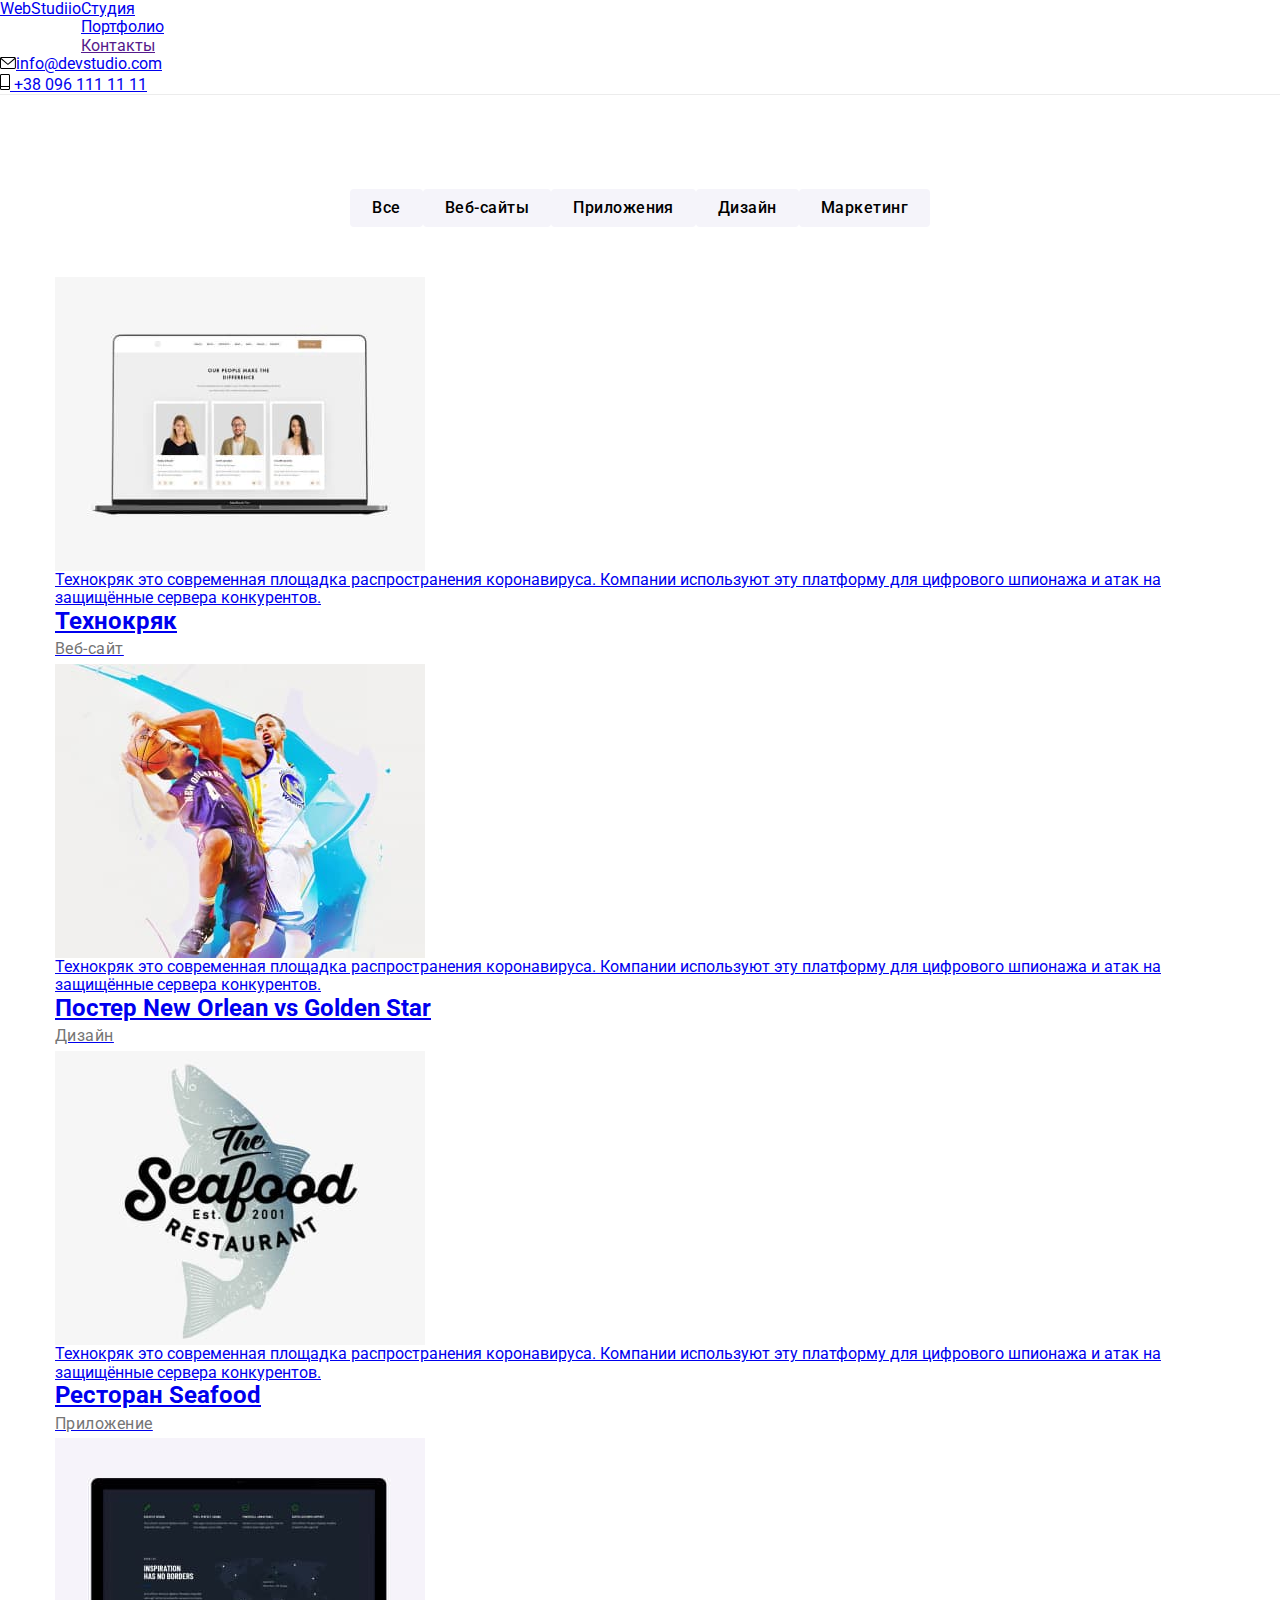
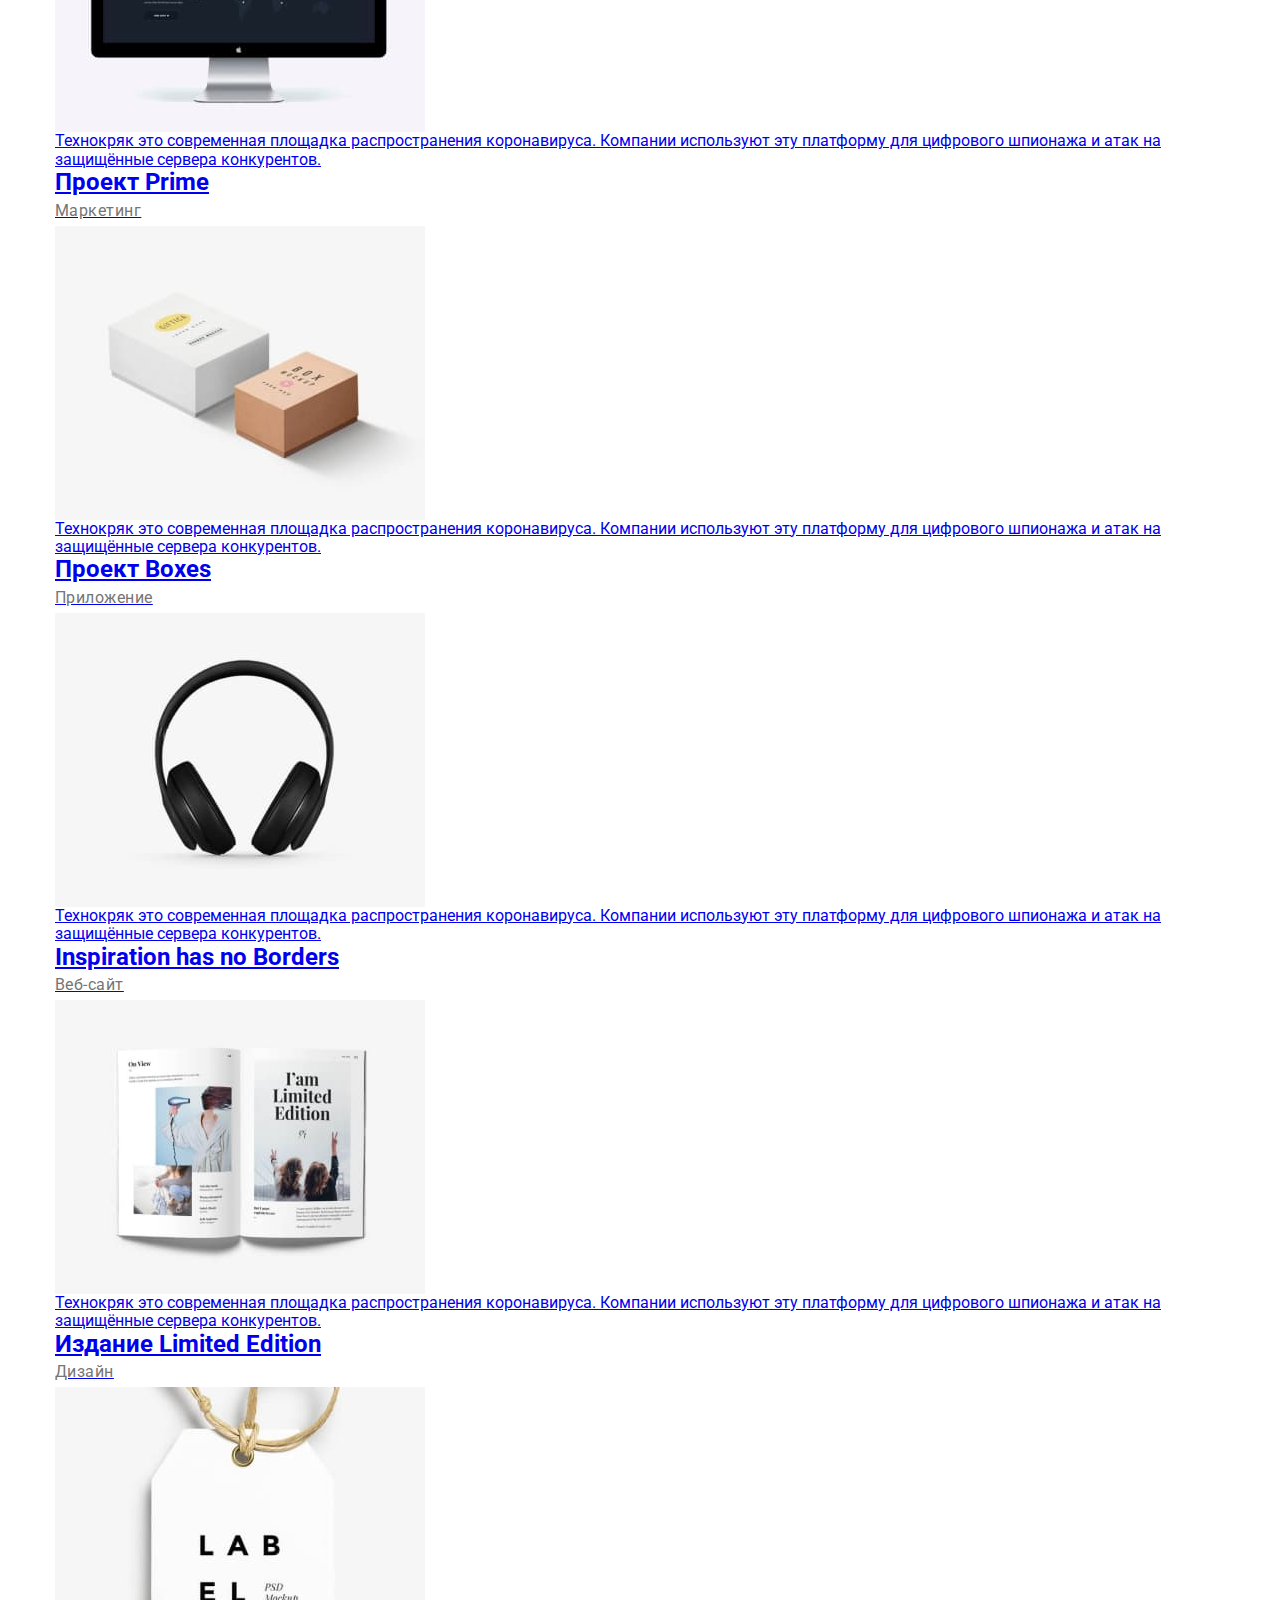
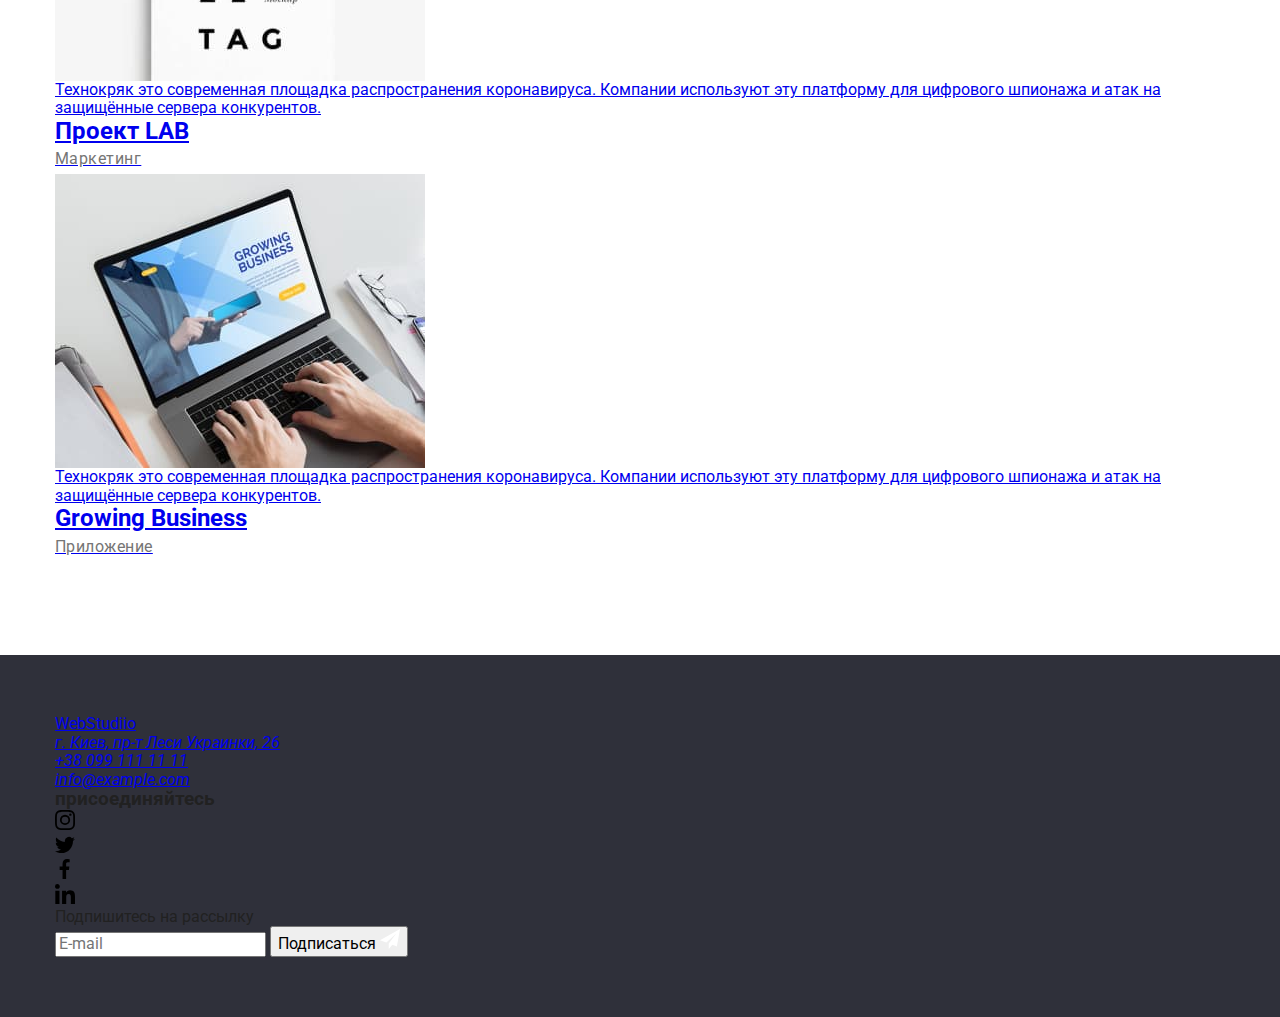
==== commit 48a04a47: "Initial commit" ====
--- a/portfolio.html
+++ b/portfolio.html
@@ -13,28 +13,28 @@
 </head>
 <body>
     <header class="header">
-        <div class="conteiner head">
+        <div class="header__conteiner">
             <nav class="navigator">
-                <a href="#" class="navigator__logo">
-                    <span class="nav__web">Web</span><span class="nav__studio">Studiio</span>
+                <a href="#" class="logo">
+                    <span class="logo__web">Web</span><span class="logo__dark">Studiio</span>
                 </a>
-                <ul class="navigator__list">
-                    <li class="navigator__item"><a class="navigator__item-link" href="index.html">Студия</a></li>
-                    <li class="navigator__item"><a class="navigator__item-link curent" href="./portfolio.html">Портфолио</a></li>
-                    <li class="navigator__item"><a class="navigator__item-link last" href="#">Контакты</a></li>
+                <ul class="sait-nav">
+                    <li class="sait-nav__item"><a class="sait-nav__link sait-nav__link--curent" href="index.html">Студия</a></li>
+                    <li class="sait-nav__item"><a class="sait-nav__link" href="./portfolio.html">Портфолио</a></li>
+                    <li class="sait-nav__item"><a class="sait-nav__link"  href="">Контакты</a></li>
                 </ul>
             </nav> 
-            <ul class="navigator__contakt-list">
-                <li class="navigator__contakt-item">
-                    <a href="mailto:info@devstudio.com" class="navigator__contakt-link">
-                        <svg width="16px"; height="12px"; class="navigator__contakt-item-envelope">
+            <ul class="contakts">
+                <li class="contakts__item">
+                    <a href="mailto:info@devstudio.com" class="contakts__link" >
+                        <svg width="16" height="12" class="contakt__icon">
                             <use href="images/symbol-defs.svg#icon-mail"></use>
                         </svg>info@devstudio.com
                     </a>
                 </li>
-                <li class="navigator__contakt-item">                  
-                    <a href="tel:+38 096 111 11 11" class="navigator__contakt-link">
-                        <svg width="10px"; height="16px"; class="navigator__contakt-item-envelope">
+                <li class="contakt__item">                  
+                    <a href="tel:+38 096 111 11 11" class="contakts__link" >
+                        <svg width="10" height="16" class="contakts__icon">
                             <use href="images/symbol-defs.svg#icon-phone"></use>
                         </svg>
                         +38 096 111 11 11
@@ -48,171 +48,178 @@
             <div class="conteiner">
                 <h1 class="visually-hidden">Контент</h1>
                 <ul class="filter">
-                    <li class="filter-item"><button type="button" class="filter__button">Все</button> </li> 
-                    <li class="filter-item"><button type="button" class="filter__button">Веб-сайты</button> </li> 
-                    <li class="filter-item"><button type="button" class="filter__button">Приложения</button> </li> 
-                    <li class="filter-item"><button type="button" class="filter__button">Дизайн</button> </li> 
-                    <li class="filter-item"><button type="button" class="filter__button">Маркетинг</button> </li> 
+                    <li class="filter__item"><button type="button" class="filter__button">Все</button> </li> 
+                    <li class="filter__item"><button type="button" class="filter__button">Веб-сайты</button> </li> 
+                    <li class="filter__item"><button type="button" class="filter__button">Приложения</button> </li> 
+                    <li class="filter__item"><button type="button" class="filter__button">Дизайн</button> </li> 
+                    <li class="filter__item"><button type="button" class="filter__button">Маркетинг</button> </li> 
                 </ul>
-                <ul class="portfolio__cards-list">
-                    <li class="portfolio__list-item">                              
-                                <a href="#" class="portfolio__list-href">
-                                    <div class="portfolio-product">
-                                        <img src="images/img.jpg" alt="компьютер" class="portfolio__item-img">
-                                        <div class="portfolio-list-hover">
-                                            <p class="portfolioi-card-hover-paragraf">
+                <ul class="portfolio">
+                    <li class="portfolio__item">                              
+                                <a href="#" class="portfolio__link">
+                                    <div class="portfolio__box">
+                                        <img src="images/img.jpg" alt="компьютер" class="portfolio__icon">
+                                        <div class="portfolio__overley">
+                                            <p class="portfolioi__overley-text">
                                                 Технокряк это современная площадка распространения коронавируса. Компании используют эту платформу для цифрового шпионажа и атак на защищённые сервера конкурентов.
                                             </p>
                                         </div>  
                                     </div>        
                                     
                                     
-                                    <div class="partfolio__list-block">
-                                        <h2 class="portfolio__header">Технокряк</h2>
+                                    <div class="partfolio__tamb">
+                                        <h2 class="portfolio__titel">Технокряк</h2>
                                         <p class="portfolio__text">Веб-сайт</p>
                                     </div>     
                                 </a>
                     </li>
-                    <li class="portfolio__list-item">
-                        
-                            <a href="#" class="portfolio__list-href">
-                                <div class="portfolio-product"> 
-                                    <img src="images/img (1).jpg" alt="Баскет Бол" class="portfolio__item-img">
-                                    <div class="portfolio-list-hover">
-                                        <p class="portfolioi-card-hover-paragraf">
+                    <li class="portfolio__item">
+                        
+                            <a href="#" class="portfolio__link">
+                                <div class="portfolio__box"> 
+                                    <img src="images/img (1).jpg" alt="Баскет Бол" class="portfolio__icon">
+                                    <div class="portfolio__overley">
+                                        <p class="portfolioi__overley-text">
                                             Технокряк это современная площадка распространения коронавируса. Компании используют эту платформу для цифрового шпионажа и атак на защищённые сервера конкурентов.
                                         </p>
                                     </div>
                                 </div>    
                                 
-                                <div class="partfolio__list-block">
-                                    <h2 class="portfolio__header">Постер New Orlean vs Golden Star</h2>
+                                <div class="partfolio__tamb">
+                                    <h2 class="portfolio__titel">Постер New Orlean vs Golden Star</h2>
                                     <p class="portfolio__text">Дизайн</p>
                                 </div>
                             </a>                                                                                    
                     </li>
-                    <li class="portfolio__list-item">
-                        
-                            <a href="#" class="portfolio__list-href">
-                                <div class="portfolio-product">
-                                    <img src="images/img (2).jpg" alt="Звезда" class="portfolio__item-img">
-                                    <div class="portfolio-list-hover">
-                                        <p class="portfolioi-card-hover-paragraf">
+
+                    <li class="portfolio__item">
+                        
+                            <a href="#" class="portfolio__link">
+                                <div class="portfolio__box">
+                                    <img src="images/img (2).jpg" alt="Звезда" class="portfolio__icon">
+                                    <div class="portfolio__overley">
+                                        <p class="portfolioi__overley-text">
                                             Технокряк это современная площадка распространения коронавируса. Компании используют эту платформу для цифрового шпионажа и атак на защищённые сервера конкурентов.
                                         </p>
                                     </div>
                                 </div>                            
-                                <div class="partfolio__list-block">
-                                    <h2 class="portfolio__header">Ресторан Seafood</h2>
+                                <div class="partfolio__tamb">
+                                    <h2 class="portfolio__titel">Ресторан Seafood</h2>
                                     <p class="portfolio__text">Приложение</p>
                                 </div>
                             </a>
                     </li>
-                    <li class="portfolio__list-item">
-                        
-                            <a href="#" class="portfolio__list-href">
-                                <div class="portfolio-product">
-                                    <img src="images/img (3).jpg" alt="Наушники" class="portfolio__item-img">
-                                    <div class="portfolio-list-hover">
-                                        <p class="portfolioi-card-hover-paragraf">
+
+                    <li class="portfolio__item">
+                        
+                            <a href="#" class="portfolio__link">
+                                <div class="portfolio__box">
+                                    <img src="images/img (3).jpg" alt="Наушники" class="portfolio__icon">
+                                    <div class="portfolio__overley">
+                                        <p class="portfolioi__overley-text">
                                             Технокряк это современная площадка распространения коронавируса. Компании используют эту платформу для цифрового шпионажа и атак на защищённые сервера конкурентов.
                                         </p>
                                     </div>
                                 </div>
                                 
-                                <div class="partfolio__list-block">
-                                    <h2 class="portfolio__header">Проект Prime</h2>
+                                <div class="partfolio__tamb">
+                                    <h2 class="portfolio__titel">Проект Prime</h2>
                                     <p class="portfolio__text">Маркетинг</p>
                                 </div>
                             </a>
                     </li>
-                    <li class="portfolio__list-item">
-                        
-                            <a href="#" class="portfolio__list-href">
-                                <div class="portfolio-product">
-                                    <img src="images/img (4).jpg" alt="Коробки" class="portfolio__item-img">
-                                    <div class="portfolio-list-hover">
-                                        <p class="portfolioi-card-hover-paragraf">
-                                            Технокряк это современная площадка распространения коронавируса. Компании используют эту платформу для цифрового шпионажа и атак на защищённые сервера конкурентов.
-                                        </p>
-                                    </div>
-                                </div>
-                                    
-                                <div class="partfolio__list-block">
-                                    <h2  class="portfolio__header">Проект Boxes</h2>
+
+                    <li class="portfolio__item">
+                        
+                            <a href="#" class="portfolio__link">
+                                <div class="portfolio__box">
+                                    <img src="images/img (4).jpg" alt="Коробки" class="portfolio__icon">
+                                    <div class="portfolio__overley">
+                                        <p class="portfolioi__overley-text">
+                                            Технокряк это современная площадка распространения коронавируса. Компании используют эту платформу для цифрового шпионажа и атак на защищённые сервера конкурентов.
+                                        </p>
+                                    </div>
+                                </div>
+                                    
+                                <div class="partfolio__tamb">
+                                    <h2  class="portfolio__titel">Проект Boxes</h2>
                                     <p class="portfolio__text">Приложение</p>
                                 </div>   
                             </a>               
                     </li>
-                    <li class="portfolio__list-item">
-                        
-                            <a href="#" class="portfolio__list-href">
-                                <div class="portfolio-product">
-                                    <img src="images/img (5).jpg" alt="Монитор" class="portfolio__item-img">
-                                    <div class="portfolio-list-hover">
-                                        <p class="portfolioi-card-hover-paragraf">
+
+                    <li class="portfolio__item">
+                        
+                            <a href="#" class="portfolio__link">
+                                <div class="portfolio__box">
+                                    <img src="images/img (5).jpg" alt="Монитор" class="portfolio__icon">
+                                    <div class="portfolio__overley">
+                                        <p class="portfolioi__overley-text">
                                             Технокряк это современная площадка распространения коронавируса. Компании используют эту платформу для цифрового шпионажа и атак на защищённые сервера конкурентов.
                                         </p>
                                     </div>
                                 </div>
                                 
-                                <div class="partfolio__list-block">
-                                    <h2 class="portfolio__header">Inspiration has no Borders</h2>
+                                <div class="partfolio__tamb">
+                                    <h2 class="portfolio__titel">Inspiration has no Borders</h2>
                                     <p class="portfolio__text">Веб-сайт</p>
                                 </div>   
                             </a>                                                                                          
                     </li>
-                    <li class="portfolio__list-item">                     
-                            <a href="#" class="portfolio__list-href">
-                                <div class="portfolio-product">
-                                    <img src="images/img (6).jpg" alt="Книга" class="portfolio__item-img">
-                                    <div class="portfolio-list-hover">
-                                        <p class="portfolioi-card-hover-paragraf">
+
+                    <li class="portfolio__item">                     
+                            <a href="#" class="portfolio__link">
+                                <div class="portfolio__box">
+                                    <img src="images/img (6).jpg" alt="Книга" class="portfolio__icon">
+                                    <div class="portfolio__overley">
+                                        <p class="portfolioi__overley-text">
                                             Технокряк это современная площадка распространения коронавируса. Компании используют эту платформу для цифрового шпионажа и атак на защищённые сервера конкурентов.
                                         </p>
                                     </div> 
                                 </div>
                                     
-                                <div class="partfolio__list-block">
-                                    <h2 class="portfolio__header">Издание Limited Edition</h2>
+                                <div class="partfolio__tamb">
+                                    <h2 class="portfolio__titel">Издание Limited Edition</h2>
                                     <p class="portfolio__text">Дизайн</p>
                                 </div>  
                             </a>
                                                                                                                 
                     </li>
-                    <li class="portfolio__list-item">
-                        
-                            <a href="#" class="portfolio__list-href">
+
+                    <li class="portfolio__item">
+                        
+                            <a href="#" class="portfolio__link">
                             
-                                <div class="portfolio-product">
-                                    <img src="images/img (7).jpg" alt="Лейба" class="portfolio__item-img">
-                                    <div class="portfolio-list-hover">
-                                        <p class="portfolioi-card-hover-paragraf">
+                                <div class="portfolio__box">
+                                    <img src="images/img (7).jpg" alt="Лейба" class="portfolio__icon">
+                                    <div class="portfolio__overley">
+                                        <p class="portfolioi__overley-text">
                                             Технокряк это современная площадка распространения коронавируса. Компании используют эту платформу для цифрового шпионажа и атак на защищённые сервера конкурентов.
                                         </p>
                                     </div>
                                 </div>    
-                                <div class="partfolio__list-block">
-                                    <h2 class="portfolio__header">Проект LAB</h2>
+                                <div class="partfolio__tamb">
+                                    <h2 class="portfolio__titel">Проект LAB</h2>
                                     <p class="portfolio__text">Маркетинг</p>
                                 </div>
                             </a>
                                                 
                     </li>
-                    <li class="portfolio__list-item">
-                        
-                            <a href="#" class="portfolio__list-href">
-                                <div class="portfolio-product">
-                                    <img src="images/img (8).jpg" alt="Програмист" class="portfolio__item-img">
-                                    <div class="portfolio-list-hover">
-                                        <p class="portfolioi-card-hover-paragraf">
+
+                    <li class="portfolio__item">
+                        
+                            <a href="#" class="portfolio__link">
+                                <div class="portfolio__box">
+                                    <img src="images/img (8).jpg" alt="Програмист" class="portfolio__icon">
+                                    <div class="portfolio__overley">
+                                        <p class="portfolioi__overley-text">
                                             Технокряк это современная площадка распространения коронавируса. Компании используют эту платформу для цифрового шпионажа и атак на защищённые сервера конкурентов.
                                         </p>
                                     </div>
                                     
                                 </div>     
-                                    <div class="partfolio__list-block">
-                                        <h2 class="portfolio__header">Growing Business</h2>
+                                    <div class="partfolio__tamb">
+                                        <h2 class="portfolio__titel">Growing Business</h2>
                                         <p class="portfolio__text">Приложение</p>
                                     </div> 
                                     
@@ -227,47 +234,47 @@
             </div>          
     </main>
     <footer class="footer">
-        <div class="conteiner footer-navigate">
-            <div>
-                <a href="#" class="footer__href-logo">
-                    <span class="footer__logo">Web</span><span class="footer__studio">Studiio</span>
+        <div class="conteiner navigate">
+            <div class="contackt">
+                <a href="#" class="footer-logo">
+                    <span class="logo__web">Web</span><span class="logo__white">Studiio</span>
                 </a>
-                <address class="footer__adress">
-                    <ul class="footer__adress-list">
-                        <li class="footer__adress-item"><a class="footer__adress-ite-link-ferst" href="https://www.google.com/maps/place/%D0%B1%D1%83%D0%BB%D1%8C%D0%B2%D0%B0%D1%80+%D0%9B%D0%B5%D1%81%D1%96+%D0%A3%D0%BA%D1%80%D0%B0%D1%97%D0%BD%D0%BA%D0%B8,+26,+%D0%9A%D0%B8%D1%97%D0%B2,+02000/@50.4265807,30.5361971,17z/data=!3m1!4b1!4m5!3m4!1s0x40d4cf0e033ecbe9:0x57a4dffefec77da0!8m2!3d50.4265807!4d30.5383858">г. Киев, пр-т Леси Украинки, 26</a></li>
-                        <li class="footer__adress-item"><a class="footer__adress-ite-link" href="tel:+38 099 111 11 11">+38 099 111 11 11</a></li>
-                        <li class="footer__adress-item"><a class="footer__adress-ite-link" href="mailto:info@example.com">info@example.com</a></li>
+                <address class="adress">
+                    <ul class="adress__list">
+                        <li class="adress__item"><a class="adress__link  adress__ferst" href="https://www.google.com/maps/place/%D0%B1%D1%83%D0%BB%D1%8C%D0%B2%D0%B0%D1%80+%D0%9B%D0%B5%D1%81%D1%96+%D0%A3%D0%BA%D1%80%D0%B0%D1%97%D0%BD%D0%BA%D0%B8,+26,+%D0%9A%D0%B8%D1%97%D0%B2,+02000/@50.4265807,30.5361971,17z/data=!3m1!4b1!4m5!3m4!1s0x40d4cf0e033ecbe9:0x57a4dffefec77da0!8m2!3d50.4265807!4d30.5383858">г. Киев, пр-т Леси Украинки, 26</a></li>
+                        <li class="adress__item"><a class="adress__link" href="tel:+38 099 111 11 11">+38 099 111 11 11</a></li>
+                        <li class="adress__item"><a class="adress__link" href="mailto:info@example.com">info@example.com</a></li>
                     </ul>
                 </address>
             </div>
-            <div class="footer-social-nav">
-                <h3 class="footer-social-header">присоединяйтесь</h3>
-                <ul class="footer-list">
-                            <li class="footer-item">
-                                <a href="#" class="footer-href">
-                                    <svg width="20"; height="20"; class="footer-href-img">
-                                        <use href="images/symbol-defs (1).svg#icon-instagram-2-2"></use>
+            <div class="connect">
+                <h3 class="connect__title">присоединяйтесь</h3>
+                <ul class="connect__list">
+                            <li class="connect__item">
+                                <a href="#" class="connect__link">
+                                    <svg width="20" height="20" class="connect__icon">
+                                        <use href="images/symbol-img.svg#icon-instagram-2-2"></use>
                                     </svg>
                                 </a>
                             </li>
-                                <li class="footer-item">
-                                    <a href="#" class="footer-href">
-                                        <svg width="20"; height="20"; class="footer-href-img">
-                                            <use href="images/symbol-defs (1).svg#icon-Vector-1-1"></use>
+                                <li class="connect__item">
+                                    <a href="#" class="connect__link">
+                                        <svg width="20" height="20" class="connect__icon">
+                                            <use href="images/symbol-img.svg#icon-Vector-1-1"></use>
                                         </svg>
                                     </a>
                                 </li>
-                                <li class="footer-item">
-                                    <a href="#" class="footer-href">
-                                        <svg width="20"; height="20"; class="footer-href-img">
-                                            <use href="images/symbol-defs (1).svg#icon-Vector-2-1"></use>
+                                <li class="connect__item">
+                                    <a href="#" class="connect__link">
+                                        <svg width="20"; height="20"; class="connect__icon">
+                                            <use href="images/symbol-img.svg#icon-Vector-2-1"></use>
                                         </svg>
                                     </a>
                                 </li>
-                                <li class="footer-item">
-                                    <a href="#" class="footer-href">
-                                        <svg width="20"; height="20"; class="footer-href-img">
-                                            <use href="images/symbol-defs (1).svg#icon-linkedin-1-1"></use>
+                                <li class="connect__item">
+                                    <a href="#" class="connect__link">
+                                        <svg width="20"; height="20"; class="connect__icon">
+                                            <use href="images/symbol-img.svg#icon-linkedin-1-1"></use>
                                         </svg>
                                     </a>
                                     </li>
@@ -275,27 +282,24 @@
                         </li>
                     </ul>  
             </div>
-            <div class="footer-send">
-
-                <form class="footer-form" method="POST">
-                    <h3 class="footer-form-head">
+            <div class="send">
+                <form class="form">
+                    <p class="form__title">
                         Подпишитесь на рассылку
-                    </h3>
-                    <div class="block-labal">
-                        <label class="footer-form-text" for="e-mail"></label>
-                    <input class="footer-form-input" type="email" placeholder="E-mail" name="e-mail" id="e-mail">
-                    <button class="footer-form-btn" type="submit">
+                    </p>
+                    <div class="labal">
+                        <label class="labal__text" for="e-mail"></label>
+                    <input class="labal__input" type="email" placeholder="E-mail" name="e-mail" id="e-mail">
+                    <button class="labal__buttonn" type="submit">
                         Подписаться
-                        <svg width="20"; height="20"; class="footer-form-img">
+                        <svg width="20" height="20" class="labal__icon">
                             <use href="images/symbol.svg#icon-send"></use>
                         </svg>
                     </button>
                     </div>
                     
                 </form>
-
-            </div>
-            
+            </div>            
         </div>        
     </footer>
 </body>
--- a/css/styles.css
+++ b/css/styles.css
@@ -437,6 +437,9 @@
   padding: 60px 0;
   background-color: var(--color-bacground);
 }
+.footer-first-block {
+  flex-grow: 1;
+}
 .footer__href-logo {
   display: block;
   margin-bottom: 20px;
@@ -534,7 +537,6 @@
   background-color: #2196f3;
 }
 .footer-form {
-  margin-left: 93px;
 }
 .footer-form-head {
   display: inline-block;
@@ -562,6 +564,9 @@
   border-radius: 4px;
   background-color: var(--color-bacground);
 }
+.footer-send {
+  margin-left: 93px;
+}
 .footer-form-btn {
   height: 50px;
   display: flex;
@@ -571,14 +576,15 @@
   box-shadow: 0px 4px 4px rgba(0, 0, 0, 0.15);
   border-radius: 4px;
   color: #ffffff;
-
+  cursor: pointer;
   padding-left: 29px;
-  margin-right: 10px;
+  padding-right: 29px;
+  border: transparent;
 }
 .footer-form-img {
-  margin-right: 28px;
   margin-left: 10px;
 }
+
 /*---------client------------------*/
 
 .client-item {
@@ -813,10 +819,7 @@
   top: 50%;
   background-color: #fff;
   transform: translate(-50%, -50%);
-  display: flex;
-  flex-direction: column;
-  justify-content: center;
-  align-items: center;
+  padding: 40px 40px;
 
   box-shadow: 0px 1px 3px rgba(0, 0, 0, 0.12), 0px 1px 1px rgba(0, 0, 0, 0.14),
     0px 2px 1px rgba(0, 0, 0, 0.2);
@@ -844,7 +847,7 @@
   position: absolute;
   top: 50%;
   left: 50%;
-  transform: translate(-25%, -25%);
+  transform: translate(-27%, -29%);
   fill: #000000;
 }
 .cklose {
@@ -861,8 +864,8 @@
 }
 .backdrop-icon {
   position: absolute;
-  margin-top: 14px;
-  margin-left: 15px;
+  top: 28px;
+  left: 12px;
   fill: #212121;
 }
 .backdrop-icon:hover {
@@ -874,23 +877,44 @@
 /*----------------form-----------------------*/
 
 .form {
-  margin-left: auto;
-  margin-top: auto;
-  padding: 0 40px;
+}
+.checkbox {
+  appearance: none;
+  position: absolute;
+  clip: rect(0 0 0 0);
+  width: 1px;
+  height: 1px;
+  margin: -1px;
+}
+.checkbox:checked + .form-check-icon {
+  background-color: #2196f3;
+  border-color: #2196f3;
+  background-image: url(/goit-markup-hw-06/images/check-done.svg);
+  background-size: contain;
+  background-position: center;
+  background-repeat: no-repeat;
+}
+.form-check-icon {
+  display: block;
+  margin-right: 9px;
+  width: 16px;
+  height: 15px;
+  border: 2px solid #212121;
+  border-radius: 2px;
 }
 .form-header {
   font-family: Roboto;
   font-weight: 700;
   font-size: 20px;
   line-height: 23px;
-  padding: 40px 40px 0 40px;
-  margin-bottom: 30px;
+  margin-bottom: 12px;
 }
 .form-filde {
+  position: relative;
   display: flex;
   flex-direction: column;
   justify-content: center;
-  margin-bottom: 28px;
+  margin-bottom: 10px;
 }
 .form-filde input {
   margin: 0;
@@ -923,35 +947,40 @@
 }
 
 textarea {
-  width: 448px;
   height: 120px;
+  padding: 10px 10px;
 
   border: 1px solid rgba(33, 33, 33, 0.2);
   border-radius: 4px;
-  margin-bottom: 20px;
 }
 .form-textarea {
   display: flex;
   flex-direction: column;
   margin-left: 0;
   margin-right: 0;
+  margin-bottom: 20px;
 }
 .form-label {
+  position: relative;
+  display: block;
   font-family: Roboto;
   font-size: 12px;
   line-height: 14px;
   letter-spacing: 0.01em;
   color: #757575;
+  margin-bottom: 4px;
 }
 .form-checkbox {
-  display: flex;
-  align-items: center;
-  text-align: center;
-
   margin-bottom: 30px;
 }
 .form-checkbox a {
   color: #2196f3;
+}
+.form-label-check {
+  cursor: pointer;
+  display: flex;
+  align-items: center;
+  justify-content: center;
 }
 .form-checkbox input[type="checkbox"] {
   border-color: #212121;
@@ -960,7 +989,6 @@
   margin-left: 12px;
 }
 .form-label-check {
-  margin-left: 7px;
   font-family: Roboto;
   font-size: 14px;
   line-height: 24px;
@@ -973,7 +1001,7 @@
   font-weight: 700;
   font-size: 16px;
   line-height: 30px;
-
+  cursor: pointer;
   display: flex;
   align-items: center;
   text-align: center;
@@ -985,5 +1013,4 @@
   border: 1px solid #188ce8;
   margin-left: auto;
   margin-right: auto;
-  margin-bottom: 40px;
-}
+}
